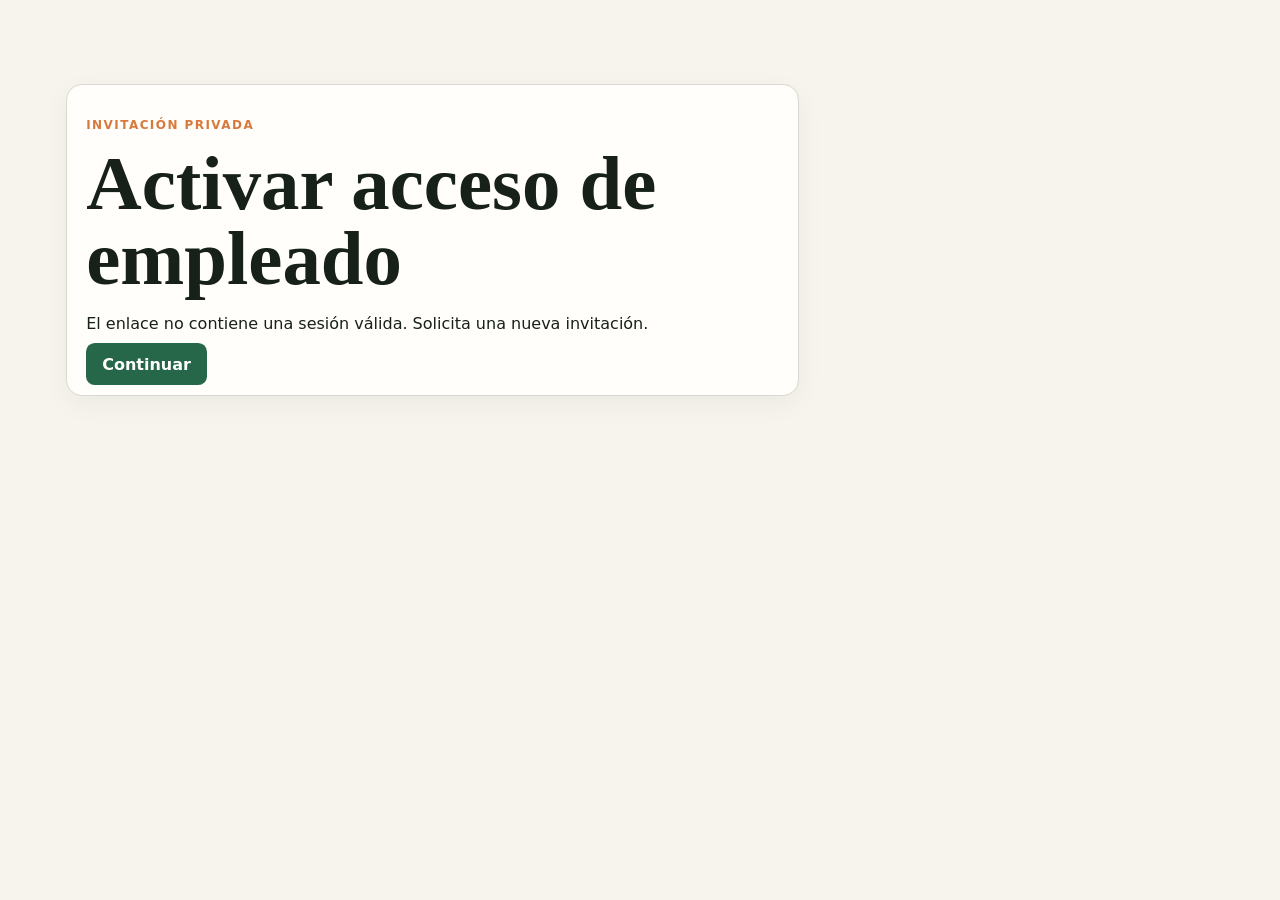
==== frontend/activar-empleado/index.html @ ba82bc7c "feat: separar portales y dashboards según permisos" ====
<!doctype html><html lang="es"><head><meta charset="utf-8"><meta name="viewport" content="width=device-width,initial-scale=1"><title>Activar acceso · Doble R</title><link rel="stylesheet" href="../styles.css"></head><body class="public-page"><main><section class="hero"><article class="panel"><p class="eyebrow">Invitación privada</p><h1>Activar acceso de empleado</h1><p id="activation-state">Verificando la identidad recibida desde Supabase…</p><a class="primary-link hidden" id="continue" href="/app/">Continuar</a></article></section></main><script src="../activation.js" defer></script></body></html>
---- frontend/styles.css ----
:root { --ink:#172019; --muted:#657168; --paper:#f6f4ed; --card:#fffefa; --brand:#276749; --accent:#d8793c; --line:#d9d8cf; --danger:#9b3834; --sidebar:#17251d; }
* { box-sizing:border-box; }
html { scroll-behavior:smooth; }
body { margin:0; background:var(--paper); color:var(--ink); font:16px/1.5 Inter,system-ui,sans-serif; }
a { color:inherit; text-decoration:none; }
button,.primary-link,.button-link { border:0; border-radius:.55rem; padding:.72rem 1rem; background:var(--brand); color:white; font-weight:700; cursor:pointer; }
button:hover,.primary-link:hover,.button-link:hover { filter:brightness(1.08); }
button.secondary { background:#e4e9e3; color:var(--ink); }
.public-header { position:sticky; top:0; z-index:5; display:flex; justify-content:space-between; align-items:center; gap:1rem; padding:.9rem max(1rem,calc((100% - 1180px)/2)); background:rgba(255,254,250,.95); border-bottom:1px solid var(--line); backdrop-filter:blur(10px); }
.brand { display:flex; gap:.7rem; align-items:baseline; }.brand b { font:700 1.35rem Georgia,serif; }.brand span { color:var(--muted); font-size:.8rem; }
.public-header nav { display:flex; align-items:center; gap:1rem; }
.public-page main { max-width:1180px; margin:auto; padding:0 1rem 4rem; }
.hero { min-height:480px; display:grid; grid-template-columns:2fr 1fr; align-items:center; gap:3rem; }
.hero h1 { font:700 clamp(2.5rem,6vw,5rem)/.98 Georgia,serif; margin:.2rem 0 1rem; max-width:800px; }
.hero-card,.panel,.product-card,.metric { background:var(--card); border:1px solid var(--line); border-radius:1rem; padding:1.2rem; box-shadow:0 8px 28px #1720190c; }
.hero-card strong { display:block; margin:.5rem 0; font-size:1.4rem; }.hero-card span,.eyebrow { color:var(--accent); text-transform:uppercase; letter-spacing:.12em; font-size:.75rem; font-weight:800; }
.page-section { padding:2rem 0; }.section-heading { display:flex; align-items:end; justify-content:space-between; gap:1rem; margin-bottom:1rem; }.section-heading h2,.panel h2 { font:700 2rem Georgia,serif; margin:.2rem 0; }
.cards { display:grid; grid-template-columns:repeat(auto-fit,minmax(210px,1fr)); gap:1rem; }.product-card span { color:var(--muted); font-size:.8rem; }.product-card h3 { margin:.35rem 0; }
.auth-layout,.two-columns { display:grid; grid-template-columns:repeat(2,minmax(0,1fr)); gap:1rem; }.form-grid { display:grid; gap:.8rem; }.form-grid.inline { grid-template-columns:repeat(auto-fit,minmax(180px,1fr)); align-items:end; }
label { display:grid; gap:.3rem; color:var(--muted); font-size:.85rem; } input,select,textarea { width:100%; padding:.7rem; border:1px solid var(--line); border-radius:.5rem; background:white; color:var(--ink); } textarea { min-height:90px; }.muted { color:var(--muted); font-size:.88rem; }.hidden { display:none!important; }
#notice { position:fixed; right:1rem; bottom:1rem; z-index:20; max-width:460px; padding:1rem; border-radius:.6rem; background:var(--ink); color:white; box-shadow:0 8px 30px #0004; }#notice:empty { display:none; }#notice.error { background:var(--danger); }
.dashboard { min-height:100vh; display:grid; grid-template-columns:260px 1fr; }.sidebar { position:sticky; top:0; height:100vh; padding:1.2rem; background:var(--sidebar); color:white; overflow:auto; }.sidebar .brand { margin-bottom:1.5rem; }.sidebar nav { display:grid; gap:.35rem; }.sidebar nav a { padding:.68rem .8rem; border-radius:.5rem; color:#dce6df; }.sidebar nav a:hover,.sidebar nav a.active { background:#ffffff16; color:white; }.sidebar footer { position:absolute; bottom:1rem; left:1rem; right:1rem; }
.workspace { min-width:0; }.workspace-header { display:flex; justify-content:space-between; align-items:center; gap:1rem; padding:1rem 1.5rem; background:var(--card); border-bottom:1px solid var(--line); }.workspace main { padding:1.5rem; max-width:1450px; }.workspace h1 { margin:.2rem 0 1rem; font:700 2.2rem Georgia,serif; }.metrics { display:grid; grid-template-columns:repeat(auto-fit,minmax(180px,1fr)); gap:1rem; margin-bottom:1rem; }.metric strong { display:block; font-size:1.8rem; }.toolbar { display:flex; flex-wrap:wrap; gap:.6rem; margin-bottom:1rem; }.table-wrap { overflow:auto; background:var(--card); border:1px solid var(--line); border-radius:.8rem; }table { width:100%; border-collapse:collapse; font-size:.87rem; }th,td { padding:.7rem; border-bottom:1px solid var(--line); text-align:left; vertical-align:top; }th { background:#e8ece5; white-space:nowrap; }.status { display:inline-block; padding:.18rem .5rem; border-radius:999px; background:#e5ece7; font-size:.76rem; font-weight:700; }.result { margin-top:1rem; }
@media(max-width:800px){.public-header nav a:not(.button-link){display:none}.brand span{display:none}.hero{grid-template-columns:1fr;min-height:auto;padding:3rem 0}.auth-layout,.two-columns{grid-template-columns:1fr}.dashboard{display:block}.sidebar{position:relative;height:auto}.sidebar footer{position:static;margin-top:1rem}.workspace-header{align-items:flex-start}.workspace main{padding:1rem}}
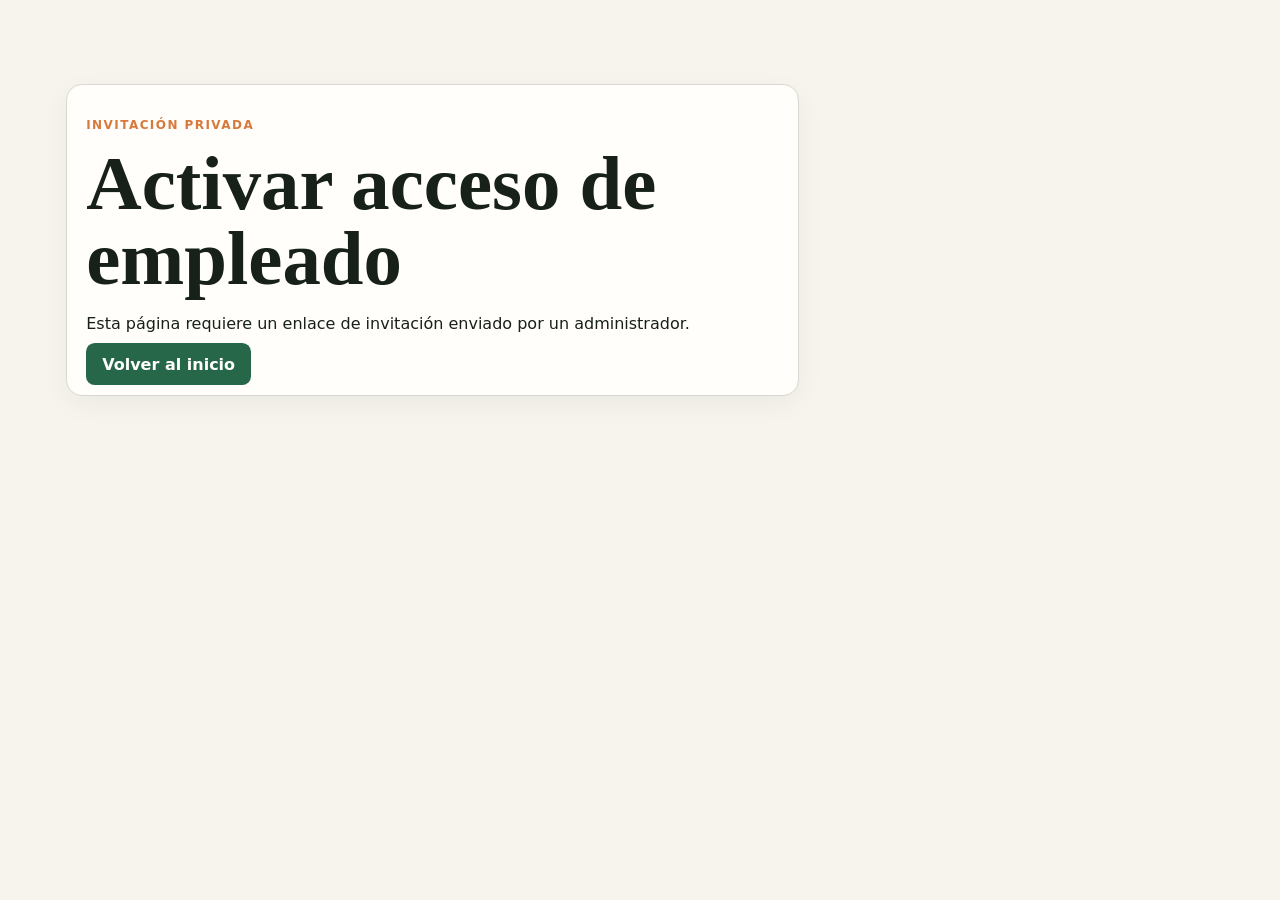
==== commit c54d84bf: "fix: corregir sesiones e invitaciones de empleados" ====
--- a/frontend/activar-empleado/index.html
+++ b/frontend/activar-empleado/index.html
@@ -1 +1,32 @@
-<!doctype html><html lang="es"><head><meta charset="utf-8"><meta name="viewport" content="width=device-width,initial-scale=1"><title>Activar acceso · Doble R</title><link rel="stylesheet" href="../styles.css"></head><body class="public-page"><main><section class="hero"><article class="panel"><p class="eyebrow">Invitación privada</p><h1>Activar acceso de empleado</h1><p id="activation-state">Verificando la identidad recibida desde Supabase…</p><a class="primary-link hidden" id="continue" href="/app/">Continuar</a></article></section></main><script src="../activation.js" defer></script></body></html>
+<!doctype html>
+<html lang="es">
+<head>
+  <meta charset="utf-8">
+  <meta name="viewport" content="width=device-width,initial-scale=1">
+  <title>Activar acceso · Doble R</title>
+  <link rel="stylesheet" href="../styles.css">
+</head>
+<body class="public-page">
+  <main>
+    <section class="hero">
+      <article class="panel">
+        <p class="eyebrow">Invitación privada</p>
+        <h1>Activar acceso de empleado</h1>
+        <p id="activation-state" aria-live="polite">Verificando la invitación recibida desde Supabase…</p>
+        <form id="activation-form" class="form-grid hidden">
+          <label>Nueva contraseña
+            <input name="password" type="password" minlength="8" maxlength="128" autocomplete="new-password" required>
+          </label>
+          <label>Confirmar contraseña
+            <input name="password_confirmation" type="password" minlength="8" maxlength="128" autocomplete="new-password" required>
+          </label>
+          <button type="submit">Establecer contraseña y activar</button>
+        </form>
+        <a class="primary-link hidden" id="continue" href="/app/">Volver al inicio</a>
+      </article>
+    </section>
+  </main>
+  <script src="../auth-session.js" defer></script>
+  <script src="../activation.js" defer></script>
+</body>
+</html>
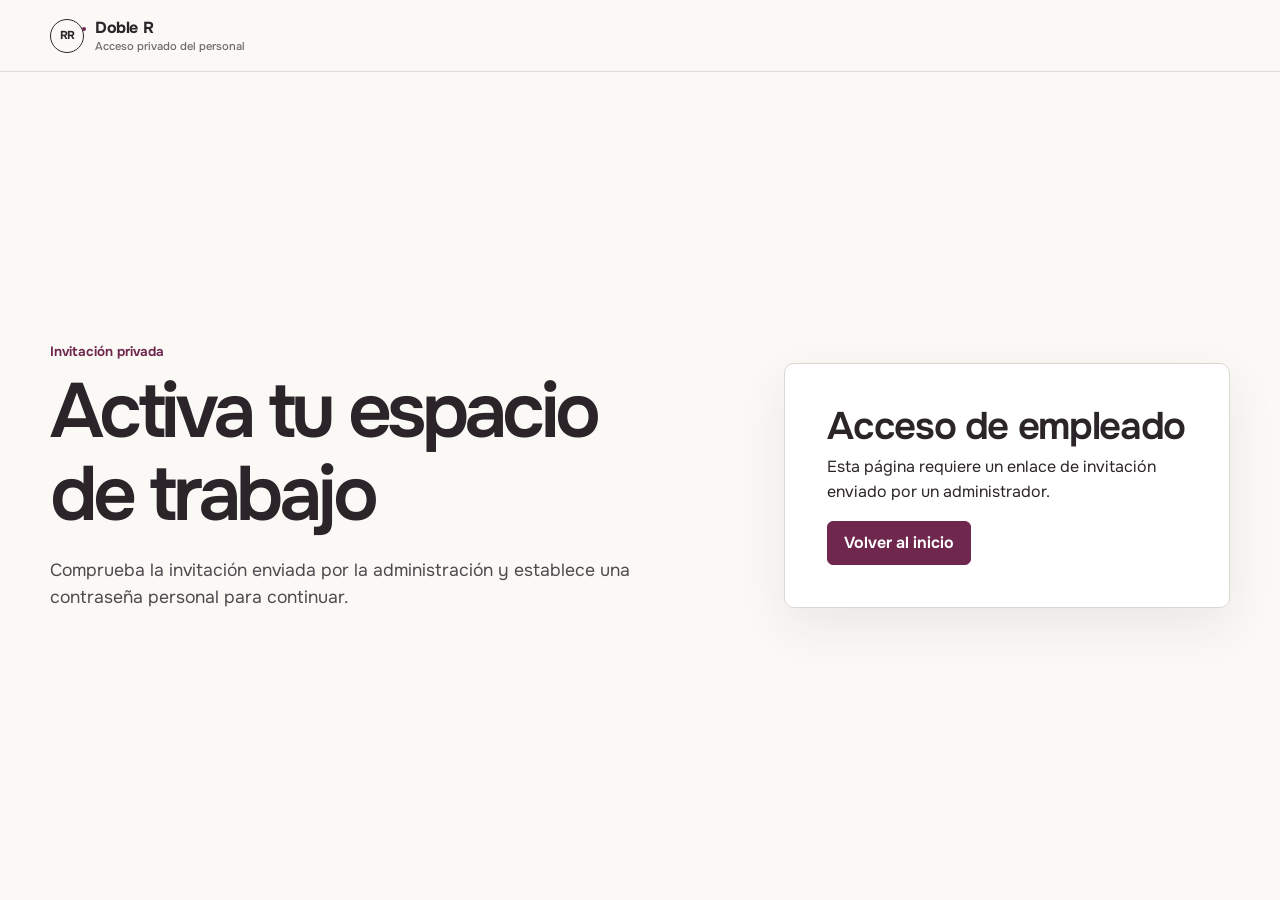
==== commit 51bb5c17: "feat: rediseñar interfaz visual de la fase 4.5" ====
--- a/frontend/activar-empleado/index.html
+++ b/frontend/activar-empleado/index.html
@@ -3,23 +3,24 @@
 <head>
   <meta charset="utf-8">
   <meta name="viewport" content="width=device-width,initial-scale=1">
+  <meta name="theme-color" content="#faf9f6">
   <title>Activar acceso · Doble R</title>
   <link rel="stylesheet" href="../styles.css">
 </head>
-<body class="public-page">
-  <main>
-    <section class="hero">
-      <article class="panel">
-        <p class="eyebrow">Invitación privada</p>
-        <h1>Activar acceso de empleado</h1>
+<body class="public-page activation-page">
+  <a class="skip-link" href="#contenido">Saltar al contenido</a>
+  <header class="public-header compact-header">
+    <a class="brand" href="/app/" aria-label="Doble R, inicio"><span class="brand-mark" aria-hidden="true">RR</span><span class="brand-copy">Doble R<small>Acceso privado del personal</small></span></a>
+  </header>
+  <main id="contenido">
+    <section class="activation-layout">
+      <div class="activation-context"><p class="section-kicker">Invitación privada</p><h1>Activa tu espacio de trabajo</h1><p>Comprueba la invitación enviada por la administración y establece una contraseña personal para continuar.</p></div>
+      <article class="panel activation-panel">
+        <h2>Acceso de empleado</h2>
         <p id="activation-state" aria-live="polite">Verificando la invitación recibida desde Supabase…</p>
         <form id="activation-form" class="form-grid hidden">
-          <label>Nueva contraseña
-            <input name="password" type="password" minlength="8" maxlength="128" autocomplete="new-password" required>
-          </label>
-          <label>Confirmar contraseña
-            <input name="password_confirmation" type="password" minlength="8" maxlength="128" autocomplete="new-password" required>
-          </label>
+          <label>Nueva contraseña<input name="password" type="password" minlength="8" maxlength="128" autocomplete="new-password" required></label>
+          <label>Confirmar contraseña<input name="password_confirmation" type="password" minlength="8" maxlength="128" autocomplete="new-password" required></label>
           <button type="submit">Establecer contraseña y activar</button>
         </form>
         <a class="primary-link hidden" id="continue" href="/app/">Volver al inicio</a>
--- a/frontend/styles.css
+++ b/frontend/styles.css
@@ -1,24 +1,289 @@
-:root { --ink:#172019; --muted:#657168; --paper:#f6f4ed; --card:#fffefa; --brand:#276749; --accent:#d8793c; --line:#d9d8cf; --danger:#9b3834; --sidebar:#17251d; }
-* { box-sizing:border-box; }
-html { scroll-behavior:smooth; }
-body { margin:0; background:var(--paper); color:var(--ink); font:16px/1.5 Inter,system-ui,sans-serif; }
-a { color:inherit; text-decoration:none; }
-button,.primary-link,.button-link { border:0; border-radius:.55rem; padding:.72rem 1rem; background:var(--brand); color:white; font-weight:700; cursor:pointer; }
-button:hover,.primary-link:hover,.button-link:hover { filter:brightness(1.08); }
-button.secondary { background:#e4e9e3; color:var(--ink); }
-.public-header { position:sticky; top:0; z-index:5; display:flex; justify-content:space-between; align-items:center; gap:1rem; padding:.9rem max(1rem,calc((100% - 1180px)/2)); background:rgba(255,254,250,.95); border-bottom:1px solid var(--line); backdrop-filter:blur(10px); }
-.brand { display:flex; gap:.7rem; align-items:baseline; }.brand b { font:700 1.35rem Georgia,serif; }.brand span { color:var(--muted); font-size:.8rem; }
-.public-header nav { display:flex; align-items:center; gap:1rem; }
-.public-page main { max-width:1180px; margin:auto; padding:0 1rem 4rem; }
-.hero { min-height:480px; display:grid; grid-template-columns:2fr 1fr; align-items:center; gap:3rem; }
-.hero h1 { font:700 clamp(2.5rem,6vw,5rem)/.98 Georgia,serif; margin:.2rem 0 1rem; max-width:800px; }
-.hero-card,.panel,.product-card,.metric { background:var(--card); border:1px solid var(--line); border-radius:1rem; padding:1.2rem; box-shadow:0 8px 28px #1720190c; }
-.hero-card strong { display:block; margin:.5rem 0; font-size:1.4rem; }.hero-card span,.eyebrow { color:var(--accent); text-transform:uppercase; letter-spacing:.12em; font-size:.75rem; font-weight:800; }
-.page-section { padding:2rem 0; }.section-heading { display:flex; align-items:end; justify-content:space-between; gap:1rem; margin-bottom:1rem; }.section-heading h2,.panel h2 { font:700 2rem Georgia,serif; margin:.2rem 0; }
-.cards { display:grid; grid-template-columns:repeat(auto-fit,minmax(210px,1fr)); gap:1rem; }.product-card span { color:var(--muted); font-size:.8rem; }.product-card h3 { margin:.35rem 0; }
-.auth-layout,.two-columns { display:grid; grid-template-columns:repeat(2,minmax(0,1fr)); gap:1rem; }.form-grid { display:grid; gap:.8rem; }.form-grid.inline { grid-template-columns:repeat(auto-fit,minmax(180px,1fr)); align-items:end; }
-label { display:grid; gap:.3rem; color:var(--muted); font-size:.85rem; } input,select,textarea { width:100%; padding:.7rem; border:1px solid var(--line); border-radius:.5rem; background:white; color:var(--ink); } textarea { min-height:90px; }.muted { color:var(--muted); font-size:.88rem; }.hidden { display:none!important; }
-#notice { position:fixed; right:1rem; bottom:1rem; z-index:20; max-width:460px; padding:1rem; border-radius:.6rem; background:var(--ink); color:white; box-shadow:0 8px 30px #0004; }#notice:empty { display:none; }#notice.error { background:var(--danger); }
-.dashboard { min-height:100vh; display:grid; grid-template-columns:260px 1fr; }.sidebar { position:sticky; top:0; height:100vh; padding:1.2rem; background:var(--sidebar); color:white; overflow:auto; }.sidebar .brand { margin-bottom:1.5rem; }.sidebar nav { display:grid; gap:.35rem; }.sidebar nav a { padding:.68rem .8rem; border-radius:.5rem; color:#dce6df; }.sidebar nav a:hover,.sidebar nav a.active { background:#ffffff16; color:white; }.sidebar footer { position:absolute; bottom:1rem; left:1rem; right:1rem; }
-.workspace { min-width:0; }.workspace-header { display:flex; justify-content:space-between; align-items:center; gap:1rem; padding:1rem 1.5rem; background:var(--card); border-bottom:1px solid var(--line); }.workspace main { padding:1.5rem; max-width:1450px; }.workspace h1 { margin:.2rem 0 1rem; font:700 2.2rem Georgia,serif; }.metrics { display:grid; grid-template-columns:repeat(auto-fit,minmax(180px,1fr)); gap:1rem; margin-bottom:1rem; }.metric strong { display:block; font-size:1.8rem; }.toolbar { display:flex; flex-wrap:wrap; gap:.6rem; margin-bottom:1rem; }.table-wrap { overflow:auto; background:var(--card); border:1px solid var(--line); border-radius:.8rem; }table { width:100%; border-collapse:collapse; font-size:.87rem; }th,td { padding:.7rem; border-bottom:1px solid var(--line); text-align:left; vertical-align:top; }th { background:#e8ece5; white-space:nowrap; }.status { display:inline-block; padding:.18rem .5rem; border-radius:999px; background:#e5ece7; font-size:.76rem; font-weight:700; }.result { margin-top:1rem; }
-@media(max-width:800px){.public-header nav a:not(.button-link){display:none}.brand span{display:none}.hero{grid-template-columns:1fr;min-height:auto;padding:3rem 0}.auth-layout,.two-columns{grid-template-columns:1fr}.dashboard{display:block}.sidebar{position:relative;height:auto}.sidebar footer{position:static;margin-top:1rem}.workspace-header{align-items:flex-start}.workspace main{padding:1rem}}
+@font-face {
+  font-family: "Onest";
+  src: url("assets/fonts/Onest-Variable.ttf") format("truetype");
+  font-style: normal;
+  font-weight: 300 800;
+  font-display: swap;
+}
+
+:root {
+  color-scheme: light;
+  --ink: #2b2529;
+  --ink-soft: #51494e;
+  --muted: #71696e;
+  --canvas: #faf9f6;
+  --paper: #f1eee9;
+  --surface: #ffffff;
+  --brand: #6f274d;
+  --brand-strong: #501b38;
+  --brand-soft: #f2e5eb;
+  --sage: #53695c;
+  --sage-soft: #e8eee9;
+  --line: #ddd7d2;
+  --line-strong: #c9c1bb;
+  --danger: #a33a42;
+  --danger-soft: #f8e8e9;
+  --warning-soft: #f8eedb;
+  --shadow-soft: 0 18px 50px rgb(43 37 41 / 8%);
+  --content: 1180px;
+  --radius-control: 6px;
+  --radius-panel: 10px;
+  --radius-media: 18px;
+}
+
+* { box-sizing: border-box; }
+button, a, input, select, textarea { touch-action: manipulation; -webkit-tap-highlight-color: rgb(111 39 77 / 16%); }
+html { scroll-behavior: smooth; }
+body {
+  margin: 0;
+  background: var(--canvas);
+  color: var(--ink);
+  font: 400 1rem/1.55 "Onest", "Avenir Next", "Segoe UI", sans-serif;
+  text-rendering: optimizeLegibility;
+}
+button, input, select, textarea { font: inherit; }
+a { color: inherit; text-decoration: none; }
+img, svg { display: block; max-width: 100%; }
+h1, h2, h3, p { margin-top: 0; }
+h1, h2, h3 { line-height: 1.08; letter-spacing: -0.035em; text-wrap: balance; }
+p { max-width: 72ch; }
+:focus-visible { outline: 3px solid color-mix(in srgb, var(--brand) 72%, white); outline-offset: 3px; }
+.skip-link { position: fixed; top: 8px; left: 8px; z-index: 100; padding: 10px 14px; background: var(--ink); color: white; transform: translateY(-160%); }
+.skip-link:focus { transform: translateY(0); }
+.hidden { display: none !important; }
+.muted { color: var(--muted); font-size: .9rem; }
+.result { margin-top: 24px; }
+.section-kicker, .eyebrow { margin-bottom: 8px; color: var(--brand); font-size: .84rem; font-weight: 650; }
+
+.button, button, .primary-link, .button-link {
+  display: inline-flex;
+  min-height: 44px;
+  align-items: center;
+  justify-content: center;
+  gap: 8px;
+  border: 1px solid var(--brand);
+  border-radius: var(--radius-control);
+  padding: 10px 16px;
+  background: var(--brand);
+  color: white;
+  font-weight: 650;
+  line-height: 1.2;
+  cursor: pointer;
+  transition: background-color 160ms ease, border-color 160ms ease, transform 160ms ease;
+}
+button:hover, .primary-link:hover, .button-link:hover { border-color: var(--brand-strong); background: var(--brand-strong); }
+button:active, .primary-link:active, .button-link:active { transform: translateY(1px); }
+button:disabled { cursor: not-allowed; opacity: .55; }
+button.secondary, .button.secondary, .secondary-link { border-color: var(--line-strong); background: transparent; color: var(--ink); }
+button.secondary:hover, .button.secondary:hover, .secondary-link:hover { border-color: var(--ink-soft); background: var(--paper); }
+
+.brand { display: inline-flex; align-items: center; gap: 11px; font-weight: 720; letter-spacing: -.025em; }
+.brand-mark { position: relative; display: grid; width: 34px; height: 34px; place-items: center; border: 1px solid currentColor; border-radius: 50%; font-size: .72rem; letter-spacing: -.12em; }
+.brand-mark::after { position: absolute; width: 4px; height: 4px; border-radius: 50%; background: var(--brand); content: ""; right: -3px; top: 7px; }
+.brand-copy { display: grid; line-height: 1.08; }
+.brand-copy small { margin-top: 4px; color: var(--muted); font-size: .7rem; font-weight: 500; letter-spacing: 0; }
+
+/* Escaparate público */
+.public-header {
+  position: sticky;
+  top: 0;
+  z-index: 20;
+  display: flex;
+  min-height: 72px;
+  align-items: center;
+  justify-content: space-between;
+  gap: 24px;
+  padding: 12px max(20px, calc((100% - var(--content)) / 2));
+  border-bottom: 1px solid rgb(221 215 210 / 78%);
+  background: rgb(250 249 246 / 94%);
+  backdrop-filter: blur(14px);
+}
+.public-header nav { display: flex; align-items: center; gap: 22px; font-size: .92rem; font-weight: 560; }
+.public-header nav > a:not(.button-link) { padding-block: 10px; color: var(--ink-soft); }
+.public-header nav > a:not(.button-link):hover { color: var(--brand); }
+.public-page main { width: min(100% - 40px, var(--content)); margin-inline: auto; }
+.hero { display: grid; min-height: 650px; grid-template-columns: minmax(0, .88fr) minmax(420px, 1.12fr); align-items: center; gap: clamp(40px, 7vw, 92px); padding-block: 64px; }
+.hero-copy h1 { max-width: 11ch; margin-bottom: 24px; font-size: clamp(3.2rem, 6.4vw, 6.4rem); font-weight: 610; letter-spacing: -.065em; }
+.hero-copy > p:not(.section-kicker) { margin-bottom: 28px; color: var(--ink-soft); font-size: clamp(1.05rem, 1.5vw, 1.24rem); }
+.hero-actions { display: flex; flex-wrap: wrap; gap: 12px; }
+.hero-visual { position: relative; margin: 0; }
+.hero-visual img { width: 100%; aspect-ratio: 3 / 2; border-radius: 28px 8px; object-fit: cover; box-shadow: var(--shadow-soft); }
+.hero-visual figcaption { position: absolute; right: -12px; bottom: 28px; max-width: 220px; padding: 14px 16px; border-left: 3px solid var(--brand); background: rgb(255 255 255 / 94%); color: var(--ink-soft); font-size: .82rem; box-shadow: 0 12px 32px rgb(43 37 41 / 12%); }
+.process-strip { display: grid; grid-template-columns: repeat(4, 1fr); border-block: 1px solid var(--line); }
+.process-step { padding: 22px 24px; border-right: 1px solid var(--line); }
+.process-step:last-child { border-right: 0; }
+.process-step span { display: block; margin-bottom: 4px; color: var(--brand); font-size: .75rem; font-variant-numeric: tabular-nums; font-weight: 700; }
+.process-step strong { font-size: .95rem; font-weight: 620; }
+.page-section { padding-block: clamp(56px, 8vw, 96px); scroll-margin-top: 78px; }
+.section-heading { display: flex; align-items: end; justify-content: space-between; gap: 24px; margin-bottom: 28px; }
+.section-heading h2, .panel h2 { margin-bottom: 8px; font-size: clamp(1.85rem, 3vw, 2.7rem); font-weight: 620; }
+.section-heading p { margin-bottom: 0; color: var(--muted); }
+.cards, .product-grid { display: grid; grid-template-columns: repeat(3, minmax(0, 1fr)); gap: 24px; }
+.product-card { min-width: 0; }
+.product-media { position: relative; display: grid; min-height: 260px; place-items: center; overflow: hidden; border-radius: var(--radius-media); background: var(--paper); }
+.product-media::before, .product-media::after { position: absolute; border: 1px solid rgb(111 39 77 / 22%); border-radius: 50%; content: ""; }
+.product-media::before { width: 180px; height: 180px; right: -78px; bottom: -82px; }
+.product-media::after { width: 140px; height: 140px; right: -58px; bottom: -62px; }
+.product-media[data-tone="1"], .product-media.tone-1 { background: #ece8ed; }
+.product-media[data-tone="2"], .product-media.tone-2 { background: #e7ece7; }
+.product-media[data-tone="3"], .product-media.tone-3 { background: #eee9e1; }
+.product-media.tone-4 { background: #e7e3df; }
+.product-glyph { display: grid; width: 118px; height: 118px; place-items: center; border: 1px solid rgb(43 37 41 / 22%); border-radius: 42% 42% 46% 46%; background: rgb(255 255 255 / 74%); color: var(--brand); font-size: 2.5rem; font-weight: 600; letter-spacing: -.08em; box-shadow: 0 22px 40px rgb(43 37 41 / 10%); }
+.product-card-body { padding: 18px 2px 6px; }
+.product-category { display: block; margin-bottom: 7px; color: var(--sage); font-size: .78rem; font-weight: 680; }
+.product-code { margin-bottom: 10px; color: var(--muted); font-size: .8rem; }
+.product-meta { display: flex; align-items: center; justify-content: space-between; gap: 12px; margin-bottom: 7px; color: var(--muted); font-size: .78rem; }
+.product-card h3 { margin-bottom: 8px; font-size: 1.2rem; font-weight: 620; letter-spacing: -.02em; }
+.product-card strong { color: var(--brand-strong); font-size: 1.05rem; font-variant-numeric: tabular-nums; }
+
+.auth-layout, .two-columns { display: grid; grid-template-columns: repeat(2, minmax(0, 1fr)); gap: 24px; }
+.auth-section { border-top: 1px solid var(--line); }
+.panel { min-width: 0; padding: 28px; border: 1px solid var(--line); border-radius: var(--radius-panel); background: var(--surface); }
+.panel > :last-child { margin-bottom: 0; }
+.form-grid { display: grid; gap: 16px; }
+.form-grid.inline { grid-template-columns: repeat(auto-fit, minmax(180px, 1fr)); align-items: end; }
+label { display: grid; gap: 7px; color: var(--ink-soft); font-size: .86rem; font-weight: 560; }
+input, select, textarea { width: 100%; min-height: 44px; border: 1px solid var(--line-strong); border-radius: var(--radius-control); padding: 10px 12px; background: var(--surface); color: var(--ink); transition: border-color 140ms ease, box-shadow 140ms ease; }
+input:hover, select:hover, textarea:hover { border-color: var(--muted); }
+input:focus-visible, select:focus-visible, textarea:focus-visible { border-color: var(--brand); box-shadow: 0 0 0 3px var(--brand-soft); outline: none; }
+textarea { min-height: 110px; resize: vertical; }
+.site-footer { display: flex; justify-content: space-between; gap: 24px; padding-block: 28px 42px; border-top: 1px solid var(--line); color: var(--muted); font-size: .85rem; }
+.compact-header { justify-content: flex-start; }
+.activation-layout { display: grid; min-height: calc(100vh - 73px); grid-template-columns: minmax(0, 1fr) minmax(360px, .72fr); align-items: center; gap: clamp(40px, 9vw, 120px); padding-block: 64px; }
+.activation-context h1 { max-width: 11ch; margin-bottom: 20px; font-size: clamp(3rem, 6vw, 5.7rem); font-weight: 610; letter-spacing: -.06em; }
+.activation-context > p:last-child { color: var(--ink-soft); font-size: 1.1rem; }
+.activation-panel { padding: clamp(26px, 4vw, 42px); box-shadow: var(--shadow-soft); }
+
+/* Shells autenticados */
+.dashboard { min-height: 100vh; display: grid; grid-template-columns: 248px minmax(0, 1fr); background: #f5f4f1; }
+.sidebar { position: sticky; top: 0; display: flex; height: 100vh; flex-direction: column; padding: 26px 18px 20px; border-right: 1px solid var(--line); background: var(--surface); }
+.sidebar .brand { margin: 0 8px 30px; }
+.sidebar nav { display: grid; gap: 3px; }
+.sidebar nav a { display: flex; min-height: 42px; align-items: center; border-radius: var(--radius-control); padding: 9px 12px; color: var(--ink-soft); font-size: .9rem; font-weight: 540; }
+.sidebar nav a:hover { background: var(--paper); color: var(--ink); }
+.sidebar nav a.active { background: var(--brand-soft); color: var(--brand-strong); font-weight: 650; }
+.sidebar footer { margin-top: auto; padding-top: 20px; }
+.sidebar footer button { width: 100%; }
+.workspace { min-width: 0; }
+.workspace-header { position: sticky; top: 0; z-index: 12; display: flex; min-height: 72px; align-items: center; justify-content: space-between; gap: 20px; padding: 12px 30px; border-bottom: 1px solid var(--line); background: rgb(255 255 255 / 94%); backdrop-filter: blur(12px); }
+.identity-block { display: grid; gap: 1px; }
+.identity-block b { font-size: .94rem; }
+.workspace main { width: min(100%, 1480px); padding: 36px clamp(22px, 4vw, 56px) 64px; }
+.workspace-heading { margin-bottom: 28px; }
+.workspace h1 { margin-bottom: 8px; font-size: clamp(2rem, 3.4vw, 3.2rem); font-weight: 620; }
+.workspace-heading .section-kicker, .workspace-heading .eyebrow { margin-bottom: 6px; }
+.metrics, .kpi-strip { display: grid; grid-template-columns: repeat(auto-fit, minmax(150px, 1fr)); margin-bottom: 32px; border-block: 1px solid var(--line); }
+.metric { min-width: 0; padding: 20px 22px 20px 0; border-right: 1px solid var(--line); }
+.metric + .metric { padding-left: 22px; }
+.metric:last-child { border-right: 0; }
+.metric span { display: block; min-height: 2.6em; margin-bottom: 5px; color: var(--muted); font-size: .78rem; }
+.metric strong { display: block; overflow: hidden; font-size: clamp(1.6rem, 2.8vw, 2.25rem); font-variant-numeric: tabular-nums; font-weight: 620; letter-spacing: -.045em; text-overflow: ellipsis; }
+.metric.attention strong { color: var(--brand-strong); }
+.operations-grid { display: grid; grid-template-columns: repeat(2, minmax(0, 1fr)); gap: 32px; }
+.operations-grid section { min-width: 0; }
+.operations-grid .section-heading { margin-bottom: 16px; }
+.operations-grid .section-heading h2 { font-size: 1.45rem; }
+.report-details { border-block: 1px solid var(--line); padding-block: 18px; }
+.report-details > summary { cursor: pointer; color: var(--brand-strong); font-weight: 650; }
+.report-details[open] > summary { margin-bottom: 28px; }
+.toolbar { display: flex; flex-wrap: wrap; gap: 10px; margin-bottom: 20px; }
+.table-wrap { overflow: auto; border-block: 1px solid var(--line); background: var(--surface); scrollbar-gutter: stable; }
+table { width: 100%; border-collapse: collapse; font-size: .86rem; }
+th, td { padding: 13px 14px; border-bottom: 1px solid var(--line); text-align: left; vertical-align: top; }
+th { background: #f4f2ee; color: var(--ink-soft); font-size: .75rem; font-weight: 680; white-space: nowrap; }
+tbody tr:hover { background: #faf8f5; }
+tbody tr:last-child td { border-bottom: 0; }
+td { overflow-wrap: anywhere; font-variant-numeric: tabular-nums; }
+.empty-state { padding: 32px; border: 1px dashed var(--line-strong); border-radius: var(--radius-panel); background: rgb(255 255 255 / 50%); color: var(--muted); text-align: center; }
+.status { display: inline-flex; min-height: 26px; align-items: center; border-radius: 999px; padding: 4px 9px; background: var(--paper); color: var(--ink-soft); font-size: .72rem; font-weight: 680; line-height: 1; white-space: nowrap; }
+.status-activa { background: var(--sage-soft); color: #315440; }
+.status-suspendida, .status-invitacion_fallida { background: var(--danger-soft); color: #842f36; }
+.status-pendiente_envio, .status-pendiente_activacion { background: var(--warning-soft); color: #765018; }
+dl { display: grid; grid-template-columns: minmax(110px, .35fr) 1fr; gap: 10px 18px; margin: 0; }
+dt { color: var(--muted); font-size: .82rem; }
+dd { margin: 0; }
+
+/* Portal cliente: navegación y composición de tienda */
+.customer-shell { min-height: 100vh; background: var(--canvas); }
+.customer-header { position: sticky; top: 0; z-index: 15; display: grid; grid-template-columns: auto minmax(0, 1fr) auto; align-items: center; gap: 28px; padding: 12px max(20px, calc((100% - var(--content)) / 2)); border-bottom: 1px solid var(--line); background: rgb(250 249 246 / 95%); backdrop-filter: blur(12px); }
+.customer-header nav { display: flex; align-items: center; justify-content: center; gap: 4px; }
+.customer-header nav a { padding: 9px 11px; border-radius: var(--radius-control); color: var(--ink-soft); font-size: .88rem; font-weight: 540; white-space: nowrap; }
+.customer-header nav a:hover, .customer-header nav a.active { background: var(--brand-soft); color: var(--brand-strong); }
+.customer-account { display: flex; align-items: center; gap: 12px; }
+.customer-account .identity-block { text-align: right; }
+.customer-account button { min-height: 38px; padding: 8px 12px; }
+.customer-main { width: min(100% - 40px, var(--content)); margin-inline: auto; padding-block: 48px 72px; }
+.customer-main .workspace-heading { display: flex; align-items: end; justify-content: space-between; gap: 24px; }
+.customer-main h1 { margin-bottom: 6px; font-size: clamp(2.3rem, 5vw, 4.4rem); font-weight: 610; letter-spacing: -.055em; }
+.customer-feature { display: grid; grid-template-columns: minmax(0, 1.4fr) minmax(260px, .6fr); gap: 0; margin-bottom: 36px; overflow: hidden; border-radius: var(--radius-media); background: var(--ink); color: white; }
+.customer-feature > div { padding: clamp(28px, 5vw, 54px); }
+.customer-feature h2 { max-width: 16ch; margin-bottom: 14px; font-size: clamp(1.8rem, 3.5vw, 3.1rem); font-weight: 560; }
+.customer-feature p { color: #dfd8dc; }
+.customer-feature > button { align-self: center; justify-self: center; width: calc(100% - 56px); border-color: rgb(255 255 255 / 50%); background: transparent; color: white; }
+.customer-feature > button:hover { border-color: white; background: white; color: var(--brand-strong); }
+.customer-feature aside { display: grid; place-items: center; padding: 28px; background: var(--brand); }
+.customer-feature .feature-number { font-size: clamp(3.6rem, 8vw, 6.8rem); font-variant-numeric: tabular-nums; font-weight: 560; letter-spacing: -.08em; }
+
+#notice { position: fixed; right: 20px; bottom: 20px; z-index: 50; max-width: min(460px, calc(100vw - 40px)); padding: 14px 16px; border-left: 4px solid var(--sage); border-radius: var(--radius-control); background: var(--ink); color: white; box-shadow: 0 16px 40px rgb(43 37 41 / 24%); }
+#notice:empty { display: none; }
+#notice.error { border-left-color: #f0a0a6; background: var(--danger); }
+
+@media (max-width: 1000px) {
+  .hero { grid-template-columns: 1fr; gap: 38px; }
+  .hero-copy h1 { max-width: 12ch; }
+  .hero-visual { width: min(100%, 780px); }
+  .cards, .product-grid { grid-template-columns: repeat(2, minmax(0, 1fr)); }
+  .customer-header { grid-template-columns: auto 1fr; }
+  .customer-header nav { grid-column: 1 / -1; grid-row: 2; justify-content: flex-start; overflow-x: auto; padding-bottom: 2px; }
+  .customer-account { justify-self: end; }
+}
+
+@media (max-width: 800px) {
+  .public-header { align-items: flex-start; flex-direction: column; gap: 6px; }
+  .public-header nav { width: 100%; justify-content: flex-start; gap: 4px; overflow-x: auto; padding-bottom: 4px; }
+  .public-header nav a { white-space: nowrap; }
+  .public-header .button-link { min-height: 38px; padding: 8px 12px; }
+  .hero { min-height: auto; padding-block: 48px; }
+  .hero-copy h1 { font-size: clamp(3rem, 15vw, 5rem); }
+  .hero-visual figcaption { right: 12px; bottom: 12px; }
+  .process-strip { grid-template-columns: repeat(2, 1fr); }
+  .process-step:nth-child(2) { border-right: 0; }
+  .process-step:nth-child(-n + 2) { border-bottom: 1px solid var(--line); }
+  .auth-layout, .two-columns, .customer-feature, .operations-grid { grid-template-columns: 1fr; }
+  .activation-layout { min-height: auto; grid-template-columns: 1fr; gap: 28px; padding-block: 48px; }
+  .dashboard { display: block; }
+  .sidebar { position: relative; height: auto; padding: 16px; }
+  .sidebar .brand { margin: 0 0 14px; }
+  .sidebar nav { display: flex; overflow-x: auto; padding-bottom: 5px; }
+  .sidebar nav a { flex: 0 0 auto; white-space: nowrap; }
+  .sidebar footer { margin-top: 12px; padding-top: 0; }
+  .sidebar footer button { width: auto; }
+  .workspace-header { position: relative; padding: 12px 18px; }
+  .workspace main { padding: 28px 16px 52px; }
+  .metric { min-width: 150px; }
+  .metrics, .kpi-strip { display: flex; overflow-x: auto; }
+  .customer-header { position: relative; gap: 14px; }
+  .customer-account .identity-block { display: none; }
+  .customer-main { width: min(100% - 28px, var(--content)); padding-block: 34px 56px; }
+  .customer-main .workspace-heading { align-items: flex-start; flex-direction: column; }
+  .site-footer { flex-direction: column; }
+}
+
+@media (max-width: 600px) {
+  .public-page main { width: min(100% - 28px, var(--content)); }
+  .brand-copy small { display: none; }
+  .cards, .product-grid { grid-template-columns: 1fr; }
+  .product-media { min-height: 230px; }
+  .section-heading { align-items: flex-start; flex-direction: column; }
+  .panel { padding: 22px; }
+  .process-step { padding: 18px 14px; }
+  .customer-header { padding-inline: 14px; }
+  .customer-account button { font-size: .78rem; }
+  .metrics .metric strong { font-size: 1.65rem; }
+  dl { grid-template-columns: 1fr; gap: 3px; }
+  dd + dt { margin-top: 10px; }
+}
+
+@media (prefers-reduced-motion: reduce) {
+  *, *::before, *::after { scroll-behavior: auto !important; transition-duration: .01ms !important; }
+}
